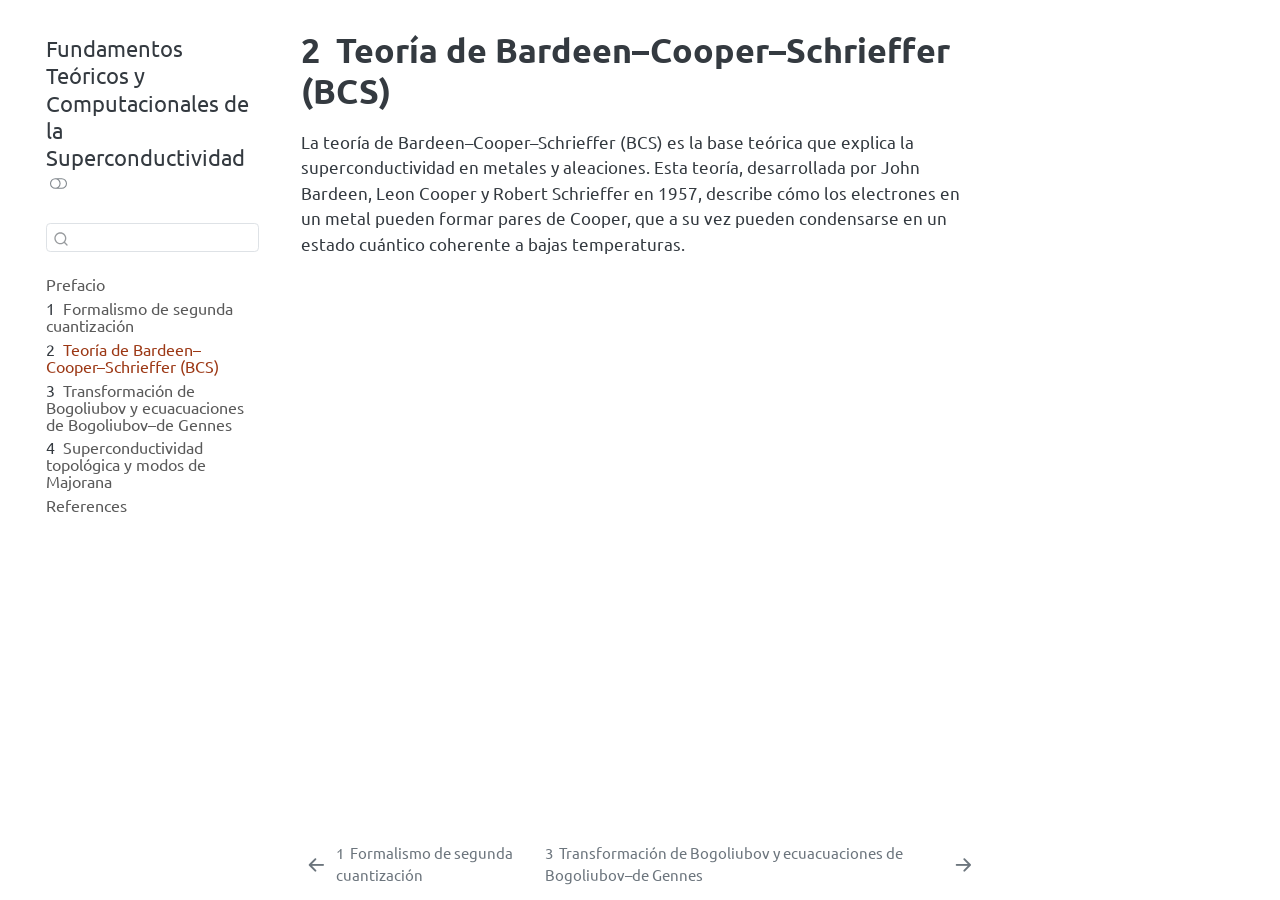
==== docs/2_TeoriaBCS.html @ e3267942 "Inicial" ====
<!DOCTYPE html>
<html xmlns="http://www.w3.org/1999/xhtml" lang="es" xml:lang="es"><head>

<meta charset="utf-8">
<meta name="generator" content="quarto-1.10.18">

<meta name="viewport" content="width=device-width, initial-scale=1.0, user-scalable=yes">


<title>2&nbsp; Teoría de Bardeen–Cooper–Schrieffer (BCS) – Fundamentos Teóricos y Computacionales de la Superconductividad</title>
<style>
/* Default styles provided by pandoc.
** See https://pandoc.org/MANUAL.html#variables-for-html for config info.
*/
span.smallcaps{font-variant: small-caps;}
div.columns{display: flex; gap: 1.5em;}
div.column{flex: auto;}
@media screen {
div.columns{gap: min(4vw, 1.5em);}
div.column{overflow-x: auto;}
}
div.hanging-indent{margin-left: 1.5em; text-indent: -1.5em;}
ul.task-list{list-style: none;}
ul.task-list li input[type="checkbox"] {
  width: 0.8em;
  margin: 0 0.8em 0.2em -1em; /* quarto-specific, see https://github.com/quarto-dev/quarto-cli/issues/4556 */ 
  vertical-align: middle;
}
</style>


<script src="site_libs/quarto-nav/quarto-nav.js"></script>
<script src="site_libs/quarto-nav/headroom.min.js"></script>
<script src="site_libs/clipboard/clipboard.min.js"></script>
<script src="site_libs/quarto-search/autocomplete.umd.js"></script>
<script src="site_libs/quarto-search/fuse.min.js"></script>
<script src="site_libs/quarto-search/quarto-search.js"></script>
<meta name="quarto:offset" content="./">
<link href="./3_Bogoliubov.html" rel="next">
<link href="./1_Segunda.html" rel="prev">
<script src="site_libs/quarto-html/quarto.js" type="module"></script>
<script src="site_libs/quarto-html/tabsets/tabsets.js" type="module"></script>
<script src="site_libs/quarto-html/popper.min.js"></script>
<script src="site_libs/quarto-html/tippy.umd.min.js"></script>
<script src="site_libs/quarto-html/anchor.min.js"></script>
<link href="site_libs/quarto-html/tippy.css" rel="stylesheet">
<link href="site_libs/quarto-html/quarto-syntax-highlighting-64a204ab8560d761af7679ceaba22944.css" rel="stylesheet" class="quarto-color-scheme" id="quarto-text-highlighting-styles">
<link href="site_libs/quarto-html/quarto-syntax-highlighting-dark-b85bc7c33db8c58e0ec93c3465666fed.css" rel="stylesheet" class="quarto-color-scheme quarto-color-alternate" id="quarto-text-highlighting-styles">
<link href="site_libs/quarto-html/quarto-syntax-highlighting-64a204ab8560d761af7679ceaba22944.css" rel="stylesheet" class="quarto-color-scheme-extra" id="quarto-text-highlighting-styles">
<script src="site_libs/bootstrap/bootstrap.min.js"></script>
<link href="site_libs/bootstrap/bootstrap-icons.css" rel="stylesheet">
<link href="site_libs/bootstrap/bootstrap-4d476352795b7be59e47a9ac45ddf431.min.css" rel="stylesheet" append-hash="true" class="quarto-color-scheme" id="quarto-bootstrap" data-mode="light">
<link href="site_libs/bootstrap/bootstrap-dark-134508961a989f5241f83a2bcd9d20bd.min.css" rel="stylesheet" append-hash="true" class="quarto-color-scheme quarto-color-alternate" id="quarto-bootstrap" data-mode="dark">
<link href="site_libs/bootstrap/bootstrap-4d476352795b7be59e47a9ac45ddf431.min.css" rel="stylesheet" append-hash="true" class="quarto-color-scheme-extra" id="quarto-bootstrap" data-mode="light">
<script id="quarto-search-options" type="application/json">{
  "location": "sidebar",
  "copy-button": false,
  "collapse-after": 3,
  "panel-placement": "start",
  "type": "textbox",
  "limit": 50,
  "keyboard-shortcut": [
    "f",
    "/",
    "s"
  ],
  "show-item-context": false,
  "language": {
    "search-no-results-text": "No se han encontrado resultados",
    "search-matching-documents-text": "documentos encontrados",
    "search-copy-link-title": "Copiar el enlace en la búsqueda",
    "search-hide-matches-text": "Ocultar resultados adicionales",
    "search-more-match-text": "resultado adicional en este documento",
    "search-more-matches-text": "resultados adicionales en este documento",
    "search-clear-button-title": "Borrar",
    "search-text-placeholder": "",
    "search-detached-cancel-button-title": "Cancelar",
    "search-submit-button-title": "Enviar",
    "search-label": "Buscar"
  }
}</script>


<link rel="stylesheet" href="style.css">
</head>

<body class="nav-sidebar floating quarto-light"><script id="quarto-html-before-body" type="application/javascript">
    const toggleBodyColorMode = (bsSheetEl) => {
      const mode = bsSheetEl.getAttribute("data-mode");
      const bodyEl = window.document.querySelector("body");
      if (mode === "dark") {
        bodyEl.classList.add("quarto-dark");
        bodyEl.classList.remove("quarto-light");
      } else {
        bodyEl.classList.add("quarto-light");
        bodyEl.classList.remove("quarto-dark");
      }
    }
    const toggleBodyColorPrimary = () => {
      const bsSheetEl = window.document.querySelector("link#quarto-bootstrap:not([rel=disabled-stylesheet])");
      if (bsSheetEl) {
        toggleBodyColorMode(bsSheetEl);
      }
    }
    const setColorSchemeToggle = (alternate) => {
      const toggles = window.document.querySelectorAll('.quarto-color-scheme-toggle');
      for (let i=0; i < toggles.length; i++) {
        const toggle = toggles[i];
        if (toggle) {
          if (alternate) {
            toggle.classList.add("alternate");
          } else {
            toggle.classList.remove("alternate");
          }
        }
      }
    };
    const toggleColorMode = (alternate) => {
      // Switch the stylesheets
      const primaryStylesheets = window.document.querySelectorAll('link.quarto-color-scheme:not(.quarto-color-alternate)');
      const alternateStylesheets = window.document.querySelectorAll('link.quarto-color-scheme.quarto-color-alternate');
      manageTransitions('#quarto-margin-sidebar .nav-link', false);
      if (alternate) {
        // note: dark is layered on light, we don't disable primary!
        enableStylesheet(alternateStylesheets);
        for (const sheetNode of alternateStylesheets) {
          if (sheetNode.id === "quarto-bootstrap") {
            toggleBodyColorMode(sheetNode);
          }
        }
      } else {
        disableStylesheet(alternateStylesheets);
        enableStylesheet(primaryStylesheets)
        toggleBodyColorPrimary();
      }
      manageTransitions('#quarto-margin-sidebar .nav-link', true);
      // Switch the toggles
      setColorSchemeToggle(alternate)
      // Hack to workaround the fact that safari doesn't
      // properly recolor the scrollbar when toggling (#1455)
      if (navigator.userAgent.indexOf('Safari') > 0 && navigator.userAgent.indexOf('Chrome') == -1) {
        manageTransitions("body", false);
        window.scrollTo(0, 1);
        setTimeout(() => {
          window.scrollTo(0, 0);
          manageTransitions("body", true);
        }, 40);
      }
    }
    const disableStylesheet = (stylesheets) => {
      for (let i=0; i < stylesheets.length; i++) {
        const stylesheet = stylesheets[i];
        stylesheet.rel = 'disabled-stylesheet';
      }
    }
    const enableStylesheet = (stylesheets) => {
      for (let i=0; i < stylesheets.length; i++) {
        const stylesheet = stylesheets[i];
        if(stylesheet.rel !== 'stylesheet') { // for Chrome, which will still FOUC without this check
          stylesheet.rel = 'stylesheet';
        }
      }
    }
    const manageTransitions = (selector, allowTransitions) => {
      const els = window.document.querySelectorAll(selector);
      for (let i=0; i < els.length; i++) {
        const el = els[i];
        if (allowTransitions) {
          el.classList.remove('notransition');
        } else {
          el.classList.add('notransition');
        }
      }
    }
    const isFileUrl = () => {
      return window.location.protocol === 'file:';
    }
    const hasAlternateSentinel = () => {
      let styleSentinel = getColorSchemeSentinel();
      if (styleSentinel !== null) {
        return styleSentinel === "alternate";
      } else {
        return false;
      }
    }
    const setStyleSentinel = (alternate) => {
      const value = alternate ? "alternate" : "default";
      if (!isFileUrl()) {
        window.localStorage.setItem("quarto-color-scheme", value);
      } else {
        localAlternateSentinel = value;
      }
    }
    const getColorSchemeSentinel = () => {
      if (!isFileUrl()) {
        const storageValue = window.localStorage.getItem("quarto-color-scheme");
        return storageValue != null ? storageValue : localAlternateSentinel;
      } else {
        return localAlternateSentinel;
      }
    }
    const toggleGiscusIfUsed = (isAlternate, darkModeDefault) => {
      const baseTheme = document.querySelector('#giscus-base-theme')?.value ?? 'light';
      const alternateTheme = document.querySelector('#giscus-alt-theme')?.value ?? 'dark';
      let newTheme = '';
      if(authorPrefersDark) {
        newTheme = isAlternate ? baseTheme : alternateTheme;
      } else {
        newTheme = isAlternate ? alternateTheme : baseTheme;
      }
      const changeGiscusTheme = () => {
        // From: https://github.com/giscus/giscus/issues/336
        const sendMessage = (message) => {
          const iframe = document.querySelector('iframe.giscus-frame');
          if (!iframe) return;
          iframe.contentWindow.postMessage({ giscus: message }, 'https://giscus.app');
        }
        sendMessage({
          setConfig: {
            theme: newTheme
          }
        });
      }
      const isGiscussLoaded = window.document.querySelector('iframe.giscus-frame') !== null;
      if (isGiscussLoaded) {
        changeGiscusTheme();
      }
    };
    const authorPrefersDark = false;
    const darkModeDefault = authorPrefersDark;
      document.querySelector('link#quarto-text-highlighting-styles.quarto-color-scheme-extra').rel = 'disabled-stylesheet';
      document.querySelector('link#quarto-bootstrap.quarto-color-scheme-extra').rel = 'disabled-stylesheet';
    let localAlternateSentinel = darkModeDefault ? 'alternate' : 'default';
    // Dark / light mode switch
    window.quartoToggleColorScheme = () => {
      // Read the current dark / light value
      let toAlternate = !hasAlternateSentinel();
      toggleColorMode(toAlternate);
      setStyleSentinel(toAlternate);
      toggleGiscusIfUsed(toAlternate, darkModeDefault);
      window.dispatchEvent(new Event('resize'));
    };
    // Switch to dark mode if need be
    if (hasAlternateSentinel()) {
      toggleColorMode(true);
    } else {
      toggleColorMode(false);
    }
  </script>

<div id="quarto-search-results"></div>
  <header id="quarto-header" class="headroom fixed-top">
  <nav class="quarto-secondary-nav">
    <div class="container-fluid d-flex">
      <button type="button" class="quarto-btn-toggle btn" data-bs-toggle="collapse" role="button" data-bs-target=".quarto-sidebar-collapse-item" aria-controls="quarto-sidebar" aria-expanded="false" aria-label="Alternar barra lateral" onclick="if (window.quartoToggleHeadroom) { window.quartoToggleHeadroom(); }">
        <i class="bi bi-layout-text-sidebar-reverse"></i>
      </button>
        <nav class="quarto-page-breadcrumbs" aria-label="breadcrumb"><ol class="breadcrumb"><li class="breadcrumb-item"><a href="./2_TeoriaBCS.html"><span class="chapter-number">2</span>&nbsp; <span class="chapter-title">Teoría de Bardeen–Cooper–Schrieffer (BCS)</span></a></li></ol></nav>
        <a class="flex-grow-1" role="navigation" data-bs-toggle="collapse" data-bs-target=".quarto-sidebar-collapse-item" aria-controls="quarto-sidebar" aria-expanded="false" aria-label="Alternar barra lateral" onclick="if (window.quartoToggleHeadroom) { window.quartoToggleHeadroom(); }">      
        </a>
      <button type="button" class="btn quarto-search-button" aria-label="Buscar" onclick="window.quartoOpenSearch();">
        <i class="bi bi-search"></i>
      </button>
    </div>
  </nav>
</header>
<!-- content -->
<div id="quarto-content" class="quarto-container page-columns page-rows-contents page-layout-article">
<!-- sidebar -->
  <nav id="quarto-sidebar" class="sidebar collapse collapse-horizontal quarto-sidebar-collapse-item sidebar-navigation floating overflow-auto">
    <div class="pt-lg-2 mt-2 text-left sidebar-header">
    <div class="sidebar-title mb-0 py-0">
      <a href="./">Fundamentos Teóricos y Computacionales de la Superconductividad</a> 
        <div class="sidebar-tools-main">
  <a href="" class="quarto-color-scheme-toggle quarto-navigation-tool  px-1" onclick="window.quartoToggleColorScheme(); return false;" title="Alternar modo oscuro"><i class="bi"></i></a>
</div>
    </div>
      </div>
        <div class="mt-2 flex-shrink-0 align-items-center">
        <div class="sidebar-search">
        <div id="quarto-search" class="" title="Buscar"></div>
        </div>
        </div>
    <div class="sidebar-menu-container"> 
    <ul class="list-unstyled mt-1">
        <li class="sidebar-item">
  <div class="sidebar-item-container"> 
  <a href="./index.html" class="sidebar-item-text sidebar-link">
 <span class="menu-text">Prefacio</span></a>
  </div>
</li>
        <li class="sidebar-item">
  <div class="sidebar-item-container"> 
  <a href="./1_Segunda.html" class="sidebar-item-text sidebar-link">
 <span class="menu-text"><span class="chapter-number">1</span>&nbsp; <span class="chapter-title">Formalismo de segunda cuantización</span></span></a>
  </div>
</li>
        <li class="sidebar-item">
  <div class="sidebar-item-container"> 
  <a href="./2_TeoriaBCS.html" class="sidebar-item-text sidebar-link active">
 <span class="menu-text"><span class="chapter-number">2</span>&nbsp; <span class="chapter-title">Teoría de Bardeen–Cooper–Schrieffer (BCS)</span></span></a>
  </div>
</li>
        <li class="sidebar-item">
  <div class="sidebar-item-container"> 
  <a href="./3_Bogoliubov.html" class="sidebar-item-text sidebar-link">
 <span class="menu-text"><span class="chapter-number">3</span>&nbsp; <span class="chapter-title">Transformación de Bogoliubov y ecuacuaciones de Bogoliubov–de Gennes</span></span></a>
  </div>
</li>
        <li class="sidebar-item">
  <div class="sidebar-item-container"> 
  <a href="./4_Majorana.html" class="sidebar-item-text sidebar-link">
 <span class="menu-text"><span class="chapter-number">4</span>&nbsp; <span class="chapter-title">Superconductividad topológica y modos de Majorana</span></span></a>
  </div>
</li>
        <li class="sidebar-item">
  <div class="sidebar-item-container"> 
  <a href="./references.html" class="sidebar-item-text sidebar-link">
 <span class="menu-text">References</span></a>
  </div>
</li>
    </ul>
    </div>
</nav>
<div id="quarto-sidebar-glass" class="quarto-sidebar-collapse-item" data-bs-toggle="collapse" data-bs-target=".quarto-sidebar-collapse-item"></div>
<!-- margin-sidebar -->
    <div id="quarto-margin-sidebar" class="sidebar margin-sidebar zindex-bottom">
        
    </div>
<!-- main -->
<main class="content" id="quarto-document-content">


<header id="title-block-header" class="quarto-title-block default">
<div class="quarto-title">
<h1 class="title"><span class="chapter-number">2</span>&nbsp; <span class="chapter-title">Teoría de Bardeen–Cooper–Schrieffer (BCS)</span></h1>
</div>



<div class="quarto-title-meta">

    
  
    
  </div>
  


</header>


<p>La teoría de Bardeen–Cooper–Schrieffer (BCS) es la base teórica que explica la superconductividad en metales y aleaciones. Esta teoría, desarrollada por John Bardeen, Leon Cooper y Robert Schrieffer en 1957, describe cómo los electrones en un metal pueden formar pares de Cooper, que a su vez pueden condensarse en un estado cuántico coherente a bajas temperaturas.</p>



</main> <!-- /main -->
<script id="quarto-html-after-body" type="application/javascript">
  window.document.addEventListener("DOMContentLoaded", function (event) {
    // Ensure there is a toggle, if there isn't float one in the top right
    if (window.document.querySelector('.quarto-color-scheme-toggle') === null) {
      const a = window.document.createElement('a');
      a.classList.add('top-right');
      a.classList.add('quarto-color-scheme-toggle');
      a.href = "";
      a.onclick = function() { try { window.quartoToggleColorScheme(); } catch {} return false; };
      const i = window.document.createElement("i");
      i.classList.add('bi');
      a.appendChild(i);
      window.document.body.appendChild(a);
    }
    setColorSchemeToggle(hasAlternateSentinel())
    const icon = "";
    const anchorJS = new window.AnchorJS();
    anchorJS.options = {
      placement: 'right',
      icon: icon
    };
    anchorJS.add('.anchored');
    const isCodeAnnotation = (el) => {
      for (const clz of el.classList) {
        if (clz.startsWith('code-annotation-')) {                     
          return true;
        }
      }
      return false;
    }
    const onCopySuccess = function(e) {
      // button target
      const button = e.trigger;
      // don't keep focus
      button.blur();
      // flash "checked"
      button.classList.add('code-copy-button-checked');
      var currentTitle = button.getAttribute("title");
      button.setAttribute("title", "Copiado");
      let tooltip;
      if (window.bootstrap) {
        button.setAttribute("data-bs-toggle", "tooltip");
        button.setAttribute("data-bs-placement", "left");
        button.setAttribute("data-bs-title", "Copiado");
        tooltip = new bootstrap.Tooltip(button, 
          { trigger: "manual", 
            customClass: "code-copy-button-tooltip",
            offset: [0, -8]});
        tooltip.show();    
      }
      setTimeout(function() {
        if (tooltip) {
          tooltip.hide();
          button.removeAttribute("data-bs-title");
          button.removeAttribute("data-bs-toggle");
          button.removeAttribute("data-bs-placement");
        }
        button.setAttribute("title", currentTitle);
        button.classList.remove('code-copy-button-checked');
      }, 1000);
      // clear code selection
      e.clearSelection();
    }
    const getTextToCopy = function(trigger) {
      const outerScaffold = trigger.parentElement.cloneNode(true);
      const codeEl = outerScaffold.querySelector('code');
      for (const childEl of codeEl.children) {
        if (isCodeAnnotation(childEl)) {
          childEl.remove();
        }
      }
      return codeEl.innerText;
    }
    const clipboard = new window.ClipboardJS('.code-copy-button:not([data-in-quarto-modal])', {
      text: getTextToCopy
    });
    clipboard.on('success', onCopySuccess);
    if (window.document.getElementById('quarto-embedded-source-code-modal')) {
      const clipboardModal = new window.ClipboardJS('.code-copy-button[data-in-quarto-modal]', {
        text: getTextToCopy,
        container: window.document.getElementById('quarto-embedded-source-code-modal')
      });
      clipboardModal.on('success', onCopySuccess);
    }
      var localhostRegex = new RegExp(/^(?:http|https):\/\/localhost\:?[0-9]*\//);
      var mailtoRegex = new RegExp(/^mailto:/);
        var filterRegex = new RegExp('/' + window.location.host + '/');
      var isInternal = (href) => {
          return filterRegex.test(href) || localhostRegex.test(href) || mailtoRegex.test(href);
      }
      // Inspect non-navigation links and adorn them if external
     var links = window.document.querySelectorAll('a[href]:not(.nav-link):not(.navbar-brand):not(.toc-action):not(.sidebar-link):not(.sidebar-item-toggle):not(.pagination-link):not(.no-external):not([aria-hidden]):not(.dropdown-item):not(.quarto-navigation-tool):not(.about-link)');
      for (var i=0; i<links.length; i++) {
        const link = links[i];
        if (!isInternal(link.href)) {
          // undo the damage that might have been done by quarto-nav.js in the case of
          // links that we want to consider external
          if (link.dataset.originalHref !== undefined) {
            link.href = link.dataset.originalHref;
          }
        }
      }
    function tippyHover(el, contentFn, onTriggerFn, onUntriggerFn) {
      const config = {
        allowHTML: true,
        maxWidth: 500,
        delay: 100,
        arrow: false,
        appendTo: function(el) {
            return el.parentElement;
        },
        interactive: true,
        interactiveBorder: 10,
        theme: 'quarto',
        placement: 'bottom-start',
      };
      if (contentFn) {
        config.content = contentFn;
      }
      if (onTriggerFn) {
        config.onTrigger = onTriggerFn;
      }
      if (onUntriggerFn) {
        config.onUntrigger = onUntriggerFn;
      }
      window.tippy(el, config); 
    }
    const noterefs = window.document.querySelectorAll('a[role="doc-noteref"]');
    for (var i=0; i<noterefs.length; i++) {
      const ref = noterefs[i];
      tippyHover(ref, function() {
        // use id or data attribute instead here
        let href = ref.getAttribute('data-footnote-href') || ref.getAttribute('href');
        try { href = new URL(href).hash; } catch {}
        const id = href.replace(/^#\/?/, "");
        const note = window.document.getElementById(id);
        if (note) {
          return note.innerHTML;
        } else {
          return "";
        }
      });
    }
    const xrefs = window.document.querySelectorAll('a.quarto-xref');
    const processXRef = (id, note) => {
      // Strip column container classes
      const stripColumnClz = (el) => {
        el.classList.remove("page-full", "page-columns");
        if (el.children) {
          for (const child of el.children) {
            stripColumnClz(child);
          }
        }
      }
      stripColumnClz(note)
      if (id === null || id.startsWith('sec-')) {
        // Special case sections, only their first couple elements
        const container = document.createElement("div");
        if (note.children && note.children.length > 2) {
          container.appendChild(note.children[0].cloneNode(true));
          for (let i = 1; i < note.children.length; i++) {
            const child = note.children[i];
            if (child.tagName === "P" && child.innerText === "") {
              continue;
            } else {
              container.appendChild(child.cloneNode(true));
              break;
            }
          }
          if (window.Quarto?.typesetMath) {
            window.Quarto.typesetMath(container);
          }
          return container.innerHTML
        } else {
          if (window.Quarto?.typesetMath) {
            window.Quarto.typesetMath(note);
          }
          return note.innerHTML;
        }
      } else {
        // Remove any anchor links if they are present
        const anchorLink = note.querySelector('a.anchorjs-link');
        if (anchorLink) {
          anchorLink.remove();
        }
        if (window.Quarto?.typesetMath) {
          window.Quarto.typesetMath(note);
        }
        if (note.classList.contains("callout")) {
          return note.outerHTML;
        } else {
          return note.innerHTML;
        }
      }
    }
    for (var i=0; i<xrefs.length; i++) {
      const xref = xrefs[i];
      tippyHover(xref, undefined, function(instance) {
        instance.disable();
        let url = xref.getAttribute('href');
        let hash = undefined; 
        if (url.startsWith('#')) {
          hash = url;
        } else {
          try { hash = new URL(url).hash; } catch {}
        }
        if (hash) {
          const id = hash.replace(/^#\/?/, "");
          const note = window.document.getElementById(id);
          if (note !== null) {
            try {
              const html = processXRef(id, note.cloneNode(true));
              instance.setContent(html);
            } finally {
              instance.enable();
              instance.show();
            }
          } else {
            // See if we can fetch this
            fetch(url.split('#')[0])
            .then(res => res.text())
            .then(html => {
              const parser = new DOMParser();
              const htmlDoc = parser.parseFromString(html, "text/html");
              const note = htmlDoc.getElementById(id);
              if (note !== null) {
                const html = processXRef(id, note);
                instance.setContent(html);
              } 
            }).finally(() => {
              instance.enable();
              instance.show();
            });
          }
        } else {
          // See if we can fetch a full url (with no hash to target)
          // This is a special case and we should probably do some content thinning / targeting
          fetch(url)
          .then(res => res.text())
          .then(html => {
            const parser = new DOMParser();
            const htmlDoc = parser.parseFromString(html, "text/html");
            const note = htmlDoc.querySelector('main.content');
            if (note !== null) {
              // This should only happen for chapter cross references
              // (since there is no id in the URL)
              // remove the first header
              if (note.children.length > 0 && note.children[0].tagName === "HEADER") {
                note.children[0].remove();
              }
              const html = processXRef(null, note);
              instance.setContent(html);
            } 
          }).finally(() => {
            instance.enable();
            instance.show();
          });
        }
      }, function(instance) {
      });
    }
        let selectedAnnoteEl;
        const selectorForAnnotation = ( cell, annotation) => {
          let cellAttr = 'data-code-cell="' + cell + '"';
          let lineAttr = 'data-code-annotation="' +  annotation + '"';
          const selector = 'span[' + cellAttr + '][' + lineAttr + ']';
          return selector;
        }
        const selectCodeLines = (annoteEl) => {
          const doc = window.document;
          const targetCell = annoteEl.getAttribute("data-target-cell");
          const targetAnnotation = annoteEl.getAttribute("data-target-annotation");
          const annoteSpan = window.document.querySelector(selectorForAnnotation(targetCell, targetAnnotation));
          const lines = annoteSpan.getAttribute("data-code-lines").split(",");
          const lineIds = lines.map((line) => {
            return targetCell + "-" + line;
          })
          let top = null;
          let height = null;
          let parent = null;
          if (lineIds.length > 0) {
              //compute the position of the single el (top and bottom and make a div)
              const el = window.document.getElementById(lineIds[0]);
              top = el.offsetTop;
              height = el.offsetHeight;
              parent = el.parentElement.parentElement;
            if (lineIds.length > 1) {
              const lastEl = window.document.getElementById(lineIds[lineIds.length - 1]);
              const bottom = lastEl.offsetTop + lastEl.offsetHeight;
              height = bottom - top;
            }
            if (top !== null && height !== null && parent !== null) {
              // cook up a div (if necessary) and position it 
              let div = window.document.getElementById("code-annotation-line-highlight");
              if (div === null) {
                div = window.document.createElement("div");
                div.setAttribute("id", "code-annotation-line-highlight");
                div.style.position = 'absolute';
                parent.appendChild(div);
              }
              div.style.top = top - 2 + "px";
              div.style.height = height + 4 + "px";
              div.style.left = 0;
              let gutterDiv = window.document.getElementById("code-annotation-line-highlight-gutter");
              if (gutterDiv === null) {
                gutterDiv = window.document.createElement("div");
                gutterDiv.setAttribute("id", "code-annotation-line-highlight-gutter");
                gutterDiv.style.position = 'absolute';
                const codeCell = window.document.getElementById(targetCell);
                const gutter = codeCell.querySelector('.code-annotation-gutter');
                gutter.appendChild(gutterDiv);
              }
              gutterDiv.style.top = top - 2 + "px";
              gutterDiv.style.height = height + 4 + "px";
            }
            selectedAnnoteEl = annoteEl;
          }
        };
        const unselectCodeLines = () => {
          const elementsIds = ["code-annotation-line-highlight", "code-annotation-line-highlight-gutter"];
          elementsIds.forEach((elId) => {
            const div = window.document.getElementById(elId);
            if (div) {
              div.remove();
            }
          });
          selectedAnnoteEl = undefined;
        };
          // Handle positioning of the toggle
      window.addEventListener(
        "resize",
        throttle(() => {
          elRect = undefined;
          if (selectedAnnoteEl) {
            selectCodeLines(selectedAnnoteEl);
          }
        }, 10)
      );
      function throttle(fn, ms) {
      let throttle = false;
      let timer;
        return (...args) => {
          if(!throttle) { // first call gets through
              fn.apply(this, args);
              throttle = true;
          } else { // all the others get throttled
              if(timer) clearTimeout(timer); // cancel #2
              timer = setTimeout(() => {
                fn.apply(this, args);
                timer = throttle = false;
              }, ms);
          }
        };
      }
        // Attach click handler to the DT
        const annoteDls = window.document.querySelectorAll('dt[data-target-cell]');
        for (const annoteDlNode of annoteDls) {
          annoteDlNode.addEventListener('click', (event) => {
            const clickedEl = event.target;
            if (clickedEl !== selectedAnnoteEl) {
              unselectCodeLines();
              const activeEl = window.document.querySelector('dt[data-target-cell].code-annotation-active');
              if (activeEl) {
                activeEl.classList.remove('code-annotation-active');
              }
              selectCodeLines(clickedEl);
              clickedEl.classList.add('code-annotation-active');
            } else {
              // Unselect the line
              unselectCodeLines();
              clickedEl.classList.remove('code-annotation-active');
            }
          });
        }
    const findCites = (el) => {
      const parentEl = el.parentElement;
      if (parentEl) {
        const cites = parentEl.dataset.cites;
        if (cites) {
          return {
            el,
            cites: cites.split(' ')
          };
        } else {
          return findCites(el.parentElement)
        }
      } else {
        return undefined;
      }
    };
    var bibliorefs = window.document.querySelectorAll('a[role="doc-biblioref"]');
    for (var i=0; i<bibliorefs.length; i++) {
      const ref = bibliorefs[i];
      const citeInfo = findCites(ref);
      if (citeInfo) {
        tippyHover(citeInfo.el, function() {
          var popup = window.document.createElement('div');
          citeInfo.cites.forEach(function(cite) {
            var citeDiv = window.document.createElement('div');
            citeDiv.classList.add('hanging-indent');
            citeDiv.classList.add('csl-entry');
            var biblioDiv = window.document.getElementById('ref-' + cite);
            if (biblioDiv) {
              citeDiv.innerHTML = biblioDiv.innerHTML;
            }
            popup.appendChild(citeDiv);
          });
          return popup.innerHTML;
        });
      }
    }
  });
  </script>
<nav class="page-navigation">
  <div class="nav-page nav-page-previous">
      <a href="./1_Segunda.html" class="pagination-link" aria-label="Formalismo de segunda cuantización">
        <i class="bi bi-arrow-left-short"></i> <span class="nav-page-text"><span class="chapter-number">1</span>&nbsp; <span class="chapter-title">Formalismo de segunda cuantización</span></span>
      </a>          
  </div>
  <div class="nav-page nav-page-next">
      <a href="./3_Bogoliubov.html" class="pagination-link" aria-label="Transformación de Bogoliubov y ecuacuaciones de Bogoliubov–de Gennes">
        <span class="nav-page-text"><span class="chapter-number">3</span>&nbsp; <span class="chapter-title">Transformación de Bogoliubov y ecuacuaciones de Bogoliubov–de Gennes</span></span> <i class="bi bi-arrow-right-short"></i>
      </a>
  </div>
</nav>
</div> <!-- /content -->




</body></html>
---- docs/site_libs/quarto-html/tippy.css ----
.tippy-box[data-animation=fade][data-state=hidden]{opacity:0}[data-tippy-root]{max-width:calc(100vw - 10px)}.tippy-box{position:relative;background-color:#333;color:#fff;border-radius:4px;font-size:14px;line-height:1.4;white-space:normal;outline:0;transition-property:transform,visibility,opacity}.tippy-box[data-placement^=top]>.tippy-arrow{bottom:0}.tippy-box[data-placement^=top]>.tippy-arrow:before{bottom:-7px;left:0;border-width:8px 8px 0;border-top-color:initial;transform-origin:center top}.tippy-box[data-placement^=bottom]>.tippy-arrow{top:0}.tippy-box[data-placement^=bottom]>.tippy-arrow:before{top:-7px;left:0;border-width:0 8px 8px;border-bottom-color:initial;transform-origin:center bottom}.tippy-box[data-placement^=left]>.tippy-arrow{right:0}.tippy-box[data-placement^=left]>.tippy-arrow:before{border-width:8px 0 8px 8px;border-left-color:initial;right:-7px;transform-origin:center left}.tippy-box[data-placement^=right]>.tippy-arrow{left:0}.tippy-box[data-placement^=right]>.tippy-arrow:before{left:-7px;border-width:8px 8px 8px 0;border-right-color:initial;transform-origin:center right}.tippy-box[data-inertia][data-state=visible]{transition-timing-function:cubic-bezier(.54,1.5,.38,1.11)}.tippy-arrow{width:16px;height:16px;color:#333}.tippy-arrow:before{content:"";position:absolute;border-color:transparent;border-style:solid}.tippy-content{position:relative;padding:5px 9px;z-index:1}
---- docs/site_libs/quarto-html/quarto-syntax-highlighting-64a204ab8560d761af7679ceaba22944.css ----
/* quarto syntax highlight colors */
:root {
  --quarto-hl-ot-color: #003B4F;
  --quarto-hl-at-color: #657422;
  --quarto-hl-ss-color: #20794D;
  --quarto-hl-an-color: #5E5E5E;
  --quarto-hl-fu-color: #4758AB;
  --quarto-hl-st-color: #20794D;
  --quarto-hl-cf-color: #003B4F;
  --quarto-hl-op-color: #5E5E5E;
  --quarto-hl-er-color: #AD0000;
  --quarto-hl-bn-color: #AD0000;
  --quarto-hl-al-color: #AD0000;
  --quarto-hl-va-color: #111111;
  --quarto-hl-bu-color: inherit;
  --quarto-hl-ex-color: inherit;
  --quarto-hl-pp-color: #AD0000;
  --quarto-hl-in-color: #5E5E5E;
  --quarto-hl-vs-color: #20794D;
  --quarto-hl-wa-color: #5E5E5E;
  --quarto-hl-do-color: #5E5E5E;
  --quarto-hl-im-color: #00769E;
  --quarto-hl-ch-color: #20794D;
  --quarto-hl-dt-color: #AD0000;
  --quarto-hl-fl-color: #AD0000;
  --quarto-hl-co-color: #5E5E5E;
  --quarto-hl-cv-color: #5E5E5E;
  --quarto-hl-cn-color: #8f5902;
  --quarto-hl-sc-color: #5E5E5E;
  --quarto-hl-dv-color: #AD0000;
  --quarto-hl-kw-color: #003B4F;
}

/* other quarto variables */
:root {
  --quarto-font-monospace: SFMono-Regular, Menlo, Monaco, Consolas, "Liberation Mono", "Courier New", monospace;
}

/* syntax highlight based on Pandoc's rules */
pre > code.sourceCode > span {
  color: #003B4F;
}

code.sourceCode > span {
  color: #003B4F;
}

div.sourceCode,
div.sourceCode pre.sourceCode {
  color: #003B4F;
}

/* Normal */
code span {
  color: #003B4F;
}

/* Alert */
code span.al {
  color: #AD0000;
  font-style: inherit;
}

/* Annotation */
code span.an {
  color: #5E5E5E;
  font-style: inherit;
}

/* Attribute */
code span.at {
  color: #657422;
  font-style: inherit;
}

/* BaseN */
code span.bn {
  color: #AD0000;
  font-style: inherit;
}

/* BuiltIn */
code span.bu {
  font-style: inherit;
}

/* ControlFlow */
code span.cf {
  color: #003B4F;
  font-weight: bold;
  font-style: inherit;
}

/* Char */
code span.ch {
  color: #20794D;
  font-style: inherit;
}

/* Constant */
code span.cn {
  color: #8f5902;
  font-style: inherit;
}

/* Comment */
code span.co {
  color: #5E5E5E;
  font-style: inherit;
}

/* CommentVar */
code span.cv {
  color: #5E5E5E;
  font-style: italic;
}

/* Documentation */
code span.do {
  color: #5E5E5E;
  font-style: italic;
}

/* DataType */
code span.dt {
  color: #AD0000;
  font-style: inherit;
}

/* DecVal */
code span.dv {
  color: #AD0000;
  font-style: inherit;
}

/* Error */
code span.er {
  color: #AD0000;
  font-style: inherit;
}

/* Extension */
code span.ex {
  font-style: inherit;
}

/* Float */
code span.fl {
  color: #AD0000;
  font-style: inherit;
}

/* Function */
code span.fu {
  color: #4758AB;
  font-style: inherit;
}

/* Import */
code span.im {
  color: #00769E;
  font-style: inherit;
}

/* Information */
code span.in {
  color: #5E5E5E;
  font-style: inherit;
}

/* Keyword */
code span.kw {
  color: #003B4F;
  font-weight: bold;
  font-style: inherit;
}

/* Operator */
code span.op {
  color: #5E5E5E;
  font-style: inherit;
}

/* Other */
code span.ot {
  color: #003B4F;
  font-style: inherit;
}

/* Preprocessor */
code span.pp {
  color: #AD0000;
  font-style: inherit;
}

/* SpecialChar */
code span.sc {
  color: #5E5E5E;
  font-style: inherit;
}

/* SpecialString */
code span.ss {
  color: #20794D;
  font-style: inherit;
}

/* String */
code span.st {
  color: #20794D;
  font-style: inherit;
}

/* Variable */
code span.va {
  color: #111111;
  font-style: inherit;
}

/* VerbatimString */
code span.vs {
  color: #20794D;
  font-style: inherit;
}

/* Warning */
code span.wa {
  color: #5E5E5E;
  font-style: italic;
}

.prevent-inlining {
  content: "</";
}

/*# sourceMappingURL=9d8d5bb603a83b8298b89080a598c93b.css.map */
---- docs/site_libs/quarto-html/quarto-syntax-highlighting-dark-b85bc7c33db8c58e0ec93c3465666fed.css ----
/* quarto syntax highlight colors */
:root {
  --quarto-hl-al-color: #f07178;
  --quarto-hl-an-color: #d4d0ab;
  --quarto-hl-at-color: #00e0e0;
  --quarto-hl-bn-color: #d4d0ab;
  --quarto-hl-bu-color: #abe338;
  --quarto-hl-ch-color: #abe338;
  --quarto-hl-co-color: #f8f8f2;
  --quarto-hl-cv-color: #ffd700;
  --quarto-hl-cn-color: #ffd700;
  --quarto-hl-cf-color: #ffa07a;
  --quarto-hl-dt-color: #ffa07a;
  --quarto-hl-dv-color: #d4d0ab;
  --quarto-hl-do-color: #f8f8f2;
  --quarto-hl-er-color: #f07178;
  --quarto-hl-ex-color: #00e0e0;
  --quarto-hl-fl-color: #d4d0ab;
  --quarto-hl-fu-color: #ffa07a;
  --quarto-hl-im-color: #abe338;
  --quarto-hl-in-color: #d4d0ab;
  --quarto-hl-kw-color: #ffa07a;
  --quarto-hl-op-color: #ffa07a;
  --quarto-hl-ot-color: #00e0e0;
  --quarto-hl-pp-color: #dcc6e0;
  --quarto-hl-re-color: #00e0e0;
  --quarto-hl-sc-color: #abe338;
  --quarto-hl-ss-color: #abe338;
  --quarto-hl-st-color: #abe338;
  --quarto-hl-va-color: #00e0e0;
  --quarto-hl-vs-color: #abe338;
  --quarto-hl-wa-color: #dcc6e0;
}

/* other quarto variables */
:root {
  --quarto-font-monospace: SFMono-Regular, Menlo, Monaco, Consolas, "Liberation Mono", "Courier New", monospace;
}

/* syntax highlight based on Pandoc's rules */
pre > code.sourceCode > span {
  color: #f8f8f2;
}

code.sourceCode > span {
  color: #f8f8f2;
}

div.sourceCode,
div.sourceCode pre.sourceCode {
  color: #f8f8f2;
}

/* Normal */
code span {
  color: #f8f8f2;
}

/* Alert */
code span.al {
  color: #f07178;
}

/* Annotation */
code span.an {
  color: #d4d0ab;
}

/* Attribute */
code span.at {
  color: #00e0e0;
}

/* BaseN */
code span.bn {
  color: #d4d0ab;
}

/* BuiltIn */
code span.bu {
  color: #abe338;
}

/* ControlFlow */
code span.cf {
  font-weight: bold;
  color: #ffa07a;
}

/* Char */
code span.ch {
  color: #abe338;
}

/* Constant */
code span.cn {
  color: #ffd700;
}

/* Comment */
code span.co {
  font-style: italic;
  color: #f8f8f2;
}

/* CommentVar */
code span.cv {
  color: #ffd700;
}

/* Documentation */
code span.do {
  color: #f8f8f2;
}

/* DataType */
code span.dt {
  color: #ffa07a;
}

/* DecVal */
code span.dv {
  color: #d4d0ab;
}

/* Error */
code span.er {
  color: #f07178;
  text-decoration: underline;
}

/* Extension */
code span.ex {
  font-weight: bold;
  color: #00e0e0;
}

/* Float */
code span.fl {
  color: #d4d0ab;
}

/* Function */
code span.fu {
  color: #ffa07a;
}

/* Import */
code span.im {
  color: #abe338;
}

/* Information */
code span.in {
  color: #d4d0ab;
}

/* Keyword */
code span.kw {
  font-weight: bold;
  color: #ffa07a;
}

/* Operator */
code span.op {
  color: #ffa07a;
}

/* Other */
code span.ot {
  color: #00e0e0;
}

/* Preprocessor */
code span.pp {
  color: #dcc6e0;
}

/* RegionMarker */
code span.re {
  background-color: #f8f8f2;
  color: #00e0e0;
}

/* SpecialChar */
code span.sc {
  color: #abe338;
}

/* SpecialString */
code span.ss {
  color: #abe338;
}

/* String */
code span.st {
  color: #abe338;
}

/* Variable */
code span.va {
  color: #00e0e0;
}

/* VerbatimString */
code span.vs {
  color: #abe338;
}

/* Warning */
code span.wa {
  color: #dcc6e0;
}

.prevent-inlining {
  content: "</";
}

/*# sourceMappingURL=4ed8f1090dec6531da29ab00902aa718.css.map */
---- docs/site_libs/quarto-html/quarto-syntax-highlighting-64a204ab8560d761af7679ceaba22944.css ----
/* quarto syntax highlight colors */
:root {
  --quarto-hl-ot-color: #003B4F;
  --quarto-hl-at-color: #657422;
  --quarto-hl-ss-color: #20794D;
  --quarto-hl-an-color: #5E5E5E;
  --quarto-hl-fu-color: #4758AB;
  --quarto-hl-st-color: #20794D;
  --quarto-hl-cf-color: #003B4F;
  --quarto-hl-op-color: #5E5E5E;
  --quarto-hl-er-color: #AD0000;
  --quarto-hl-bn-color: #AD0000;
  --quarto-hl-al-color: #AD0000;
  --quarto-hl-va-color: #111111;
  --quarto-hl-bu-color: inherit;
  --quarto-hl-ex-color: inherit;
  --quarto-hl-pp-color: #AD0000;
  --quarto-hl-in-color: #5E5E5E;
  --quarto-hl-vs-color: #20794D;
  --quarto-hl-wa-color: #5E5E5E;
  --quarto-hl-do-color: #5E5E5E;
  --quarto-hl-im-color: #00769E;
  --quarto-hl-ch-color: #20794D;
  --quarto-hl-dt-color: #AD0000;
  --quarto-hl-fl-color: #AD0000;
  --quarto-hl-co-color: #5E5E5E;
  --quarto-hl-cv-color: #5E5E5E;
  --quarto-hl-cn-color: #8f5902;
  --quarto-hl-sc-color: #5E5E5E;
  --quarto-hl-dv-color: #AD0000;
  --quarto-hl-kw-color: #003B4F;
}

/* other quarto variables */
:root {
  --quarto-font-monospace: SFMono-Regular, Menlo, Monaco, Consolas, "Liberation Mono", "Courier New", monospace;
}

/* syntax highlight based on Pandoc's rules */
pre > code.sourceCode > span {
  color: #003B4F;
}

code.sourceCode > span {
  color: #003B4F;
}

div.sourceCode,
div.sourceCode pre.sourceCode {
  color: #003B4F;
}

/* Normal */
code span {
  color: #003B4F;
}

/* Alert */
code span.al {
  color: #AD0000;
  font-style: inherit;
}

/* Annotation */
code span.an {
  color: #5E5E5E;
  font-style: inherit;
}

/* Attribute */
code span.at {
  color: #657422;
  font-style: inherit;
}

/* BaseN */
code span.bn {
  color: #AD0000;
  font-style: inherit;
}

/* BuiltIn */
code span.bu {
  font-style: inherit;
}

/* ControlFlow */
code span.cf {
  color: #003B4F;
  font-weight: bold;
  font-style: inherit;
}

/* Char */
code span.ch {
  color: #20794D;
  font-style: inherit;
}

/* Constant */
code span.cn {
  color: #8f5902;
  font-style: inherit;
}

/* Comment */
code span.co {
  color: #5E5E5E;
  font-style: inherit;
}

/* CommentVar */
code span.cv {
  color: #5E5E5E;
  font-style: italic;
}

/* Documentation */
code span.do {
  color: #5E5E5E;
  font-style: italic;
}

/* DataType */
code span.dt {
  color: #AD0000;
  font-style: inherit;
}

/* DecVal */
code span.dv {
  color: #AD0000;
  font-style: inherit;
}

/* Error */
code span.er {
  color: #AD0000;
  font-style: inherit;
}

/* Extension */
code span.ex {
  font-style: inherit;
}

/* Float */
code span.fl {
  color: #AD0000;
  font-style: inherit;
}

/* Function */
code span.fu {
  color: #4758AB;
  font-style: inherit;
}

/* Import */
code span.im {
  color: #00769E;
  font-style: inherit;
}

/* Information */
code span.in {
  color: #5E5E5E;
  font-style: inherit;
}

/* Keyword */
code span.kw {
  color: #003B4F;
  font-weight: bold;
  font-style: inherit;
}

/* Operator */
code span.op {
  color: #5E5E5E;
  font-style: inherit;
}

/* Other */
code span.ot {
  color: #003B4F;
  font-style: inherit;
}

/* Preprocessor */
code span.pp {
  color: #AD0000;
  font-style: inherit;
}

/* SpecialChar */
code span.sc {
  color: #5E5E5E;
  font-style: inherit;
}

/* SpecialString */
code span.ss {
  color: #20794D;
  font-style: inherit;
}

/* String */
code span.st {
  color: #20794D;
  font-style: inherit;
}

/* Variable */
code span.va {
  color: #111111;
  font-style: inherit;
}

/* VerbatimString */
code span.vs {
  color: #20794D;
  font-style: inherit;
}

/* Warning */
code span.wa {
  color: #5E5E5E;
  font-style: italic;
}

.prevent-inlining {
  content: "</";
}

/*# sourceMappingURL=9d8d5bb603a83b8298b89080a598c93b.css.map */
---- docs/style.css ----
.justify {
  text-align: justify !important
}
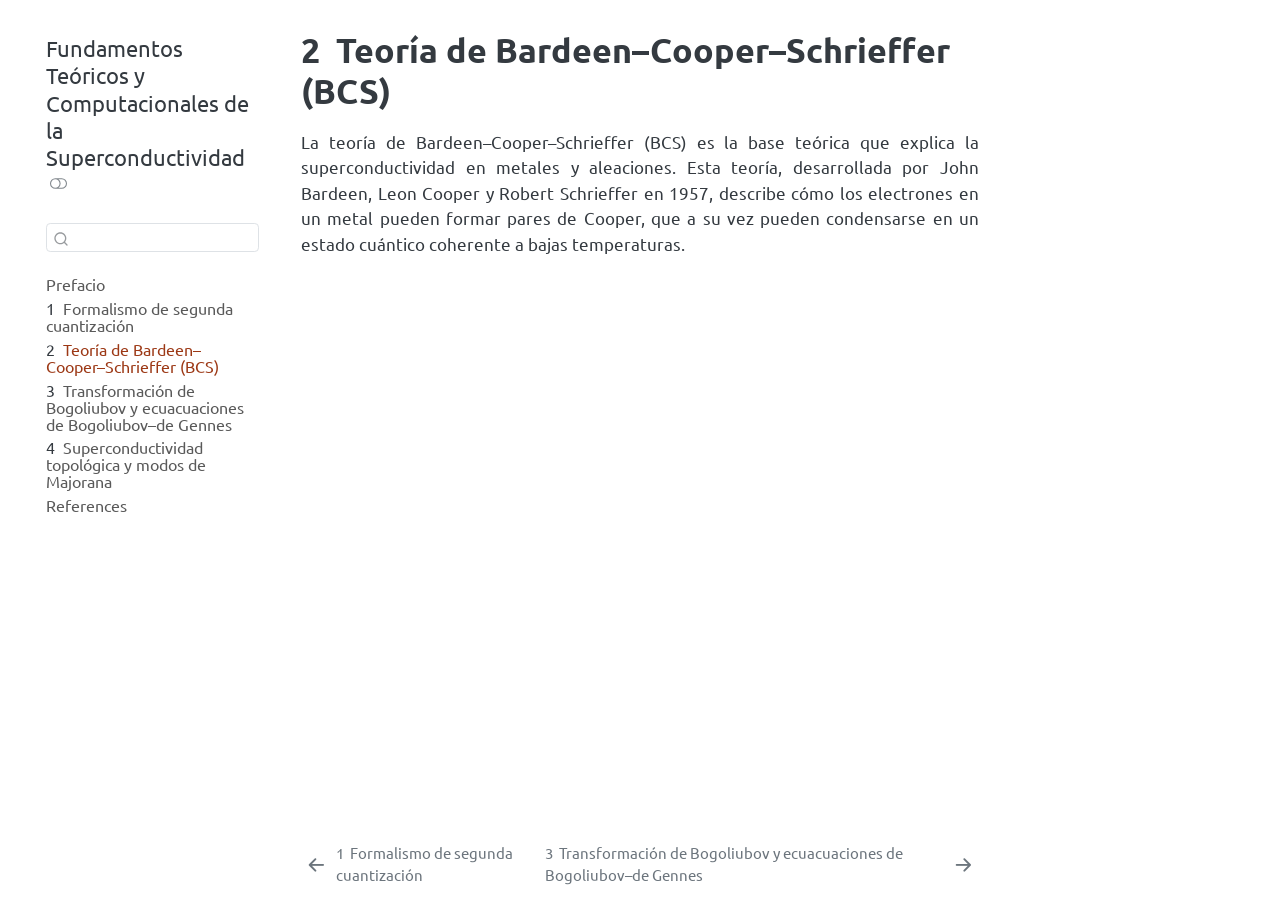
==== commit dfc0ad5c: "Justificacion de texto" ====
--- a/docs/2_TeoriaBCS.html
+++ b/docs/2_TeoriaBCS.html
@@ -350,7 +350,9 @@
 </header>
 
 
+<div class="justify">
 <p>La teoría de Bardeen–Cooper–Schrieffer (BCS) es la base teórica que explica la superconductividad en metales y aleaciones. Esta teoría, desarrollada por John Bardeen, Leon Cooper y Robert Schrieffer en 1957, describe cómo los electrones en un metal pueden formar pares de Cooper, que a su vez pueden condensarse en un estado cuántico coherente a bajas temperaturas.</p>
+</div>
 
 
 
